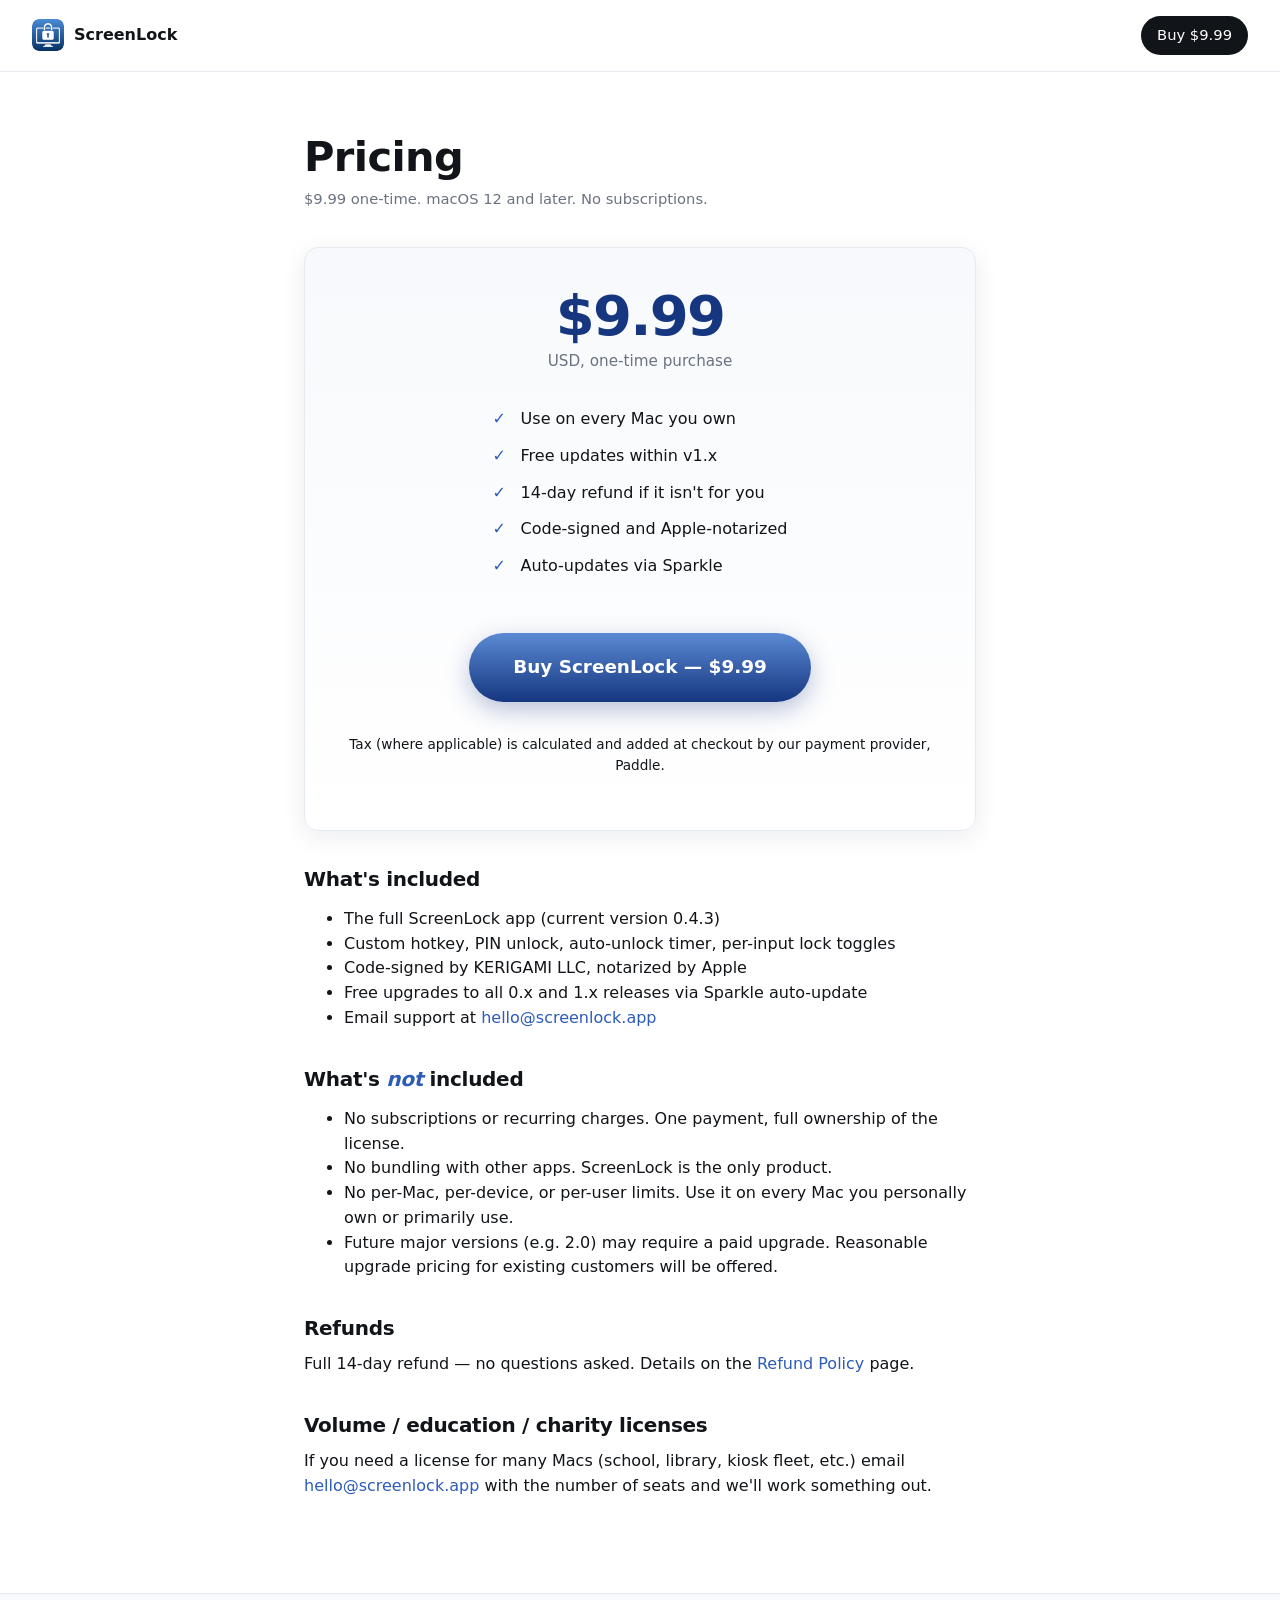
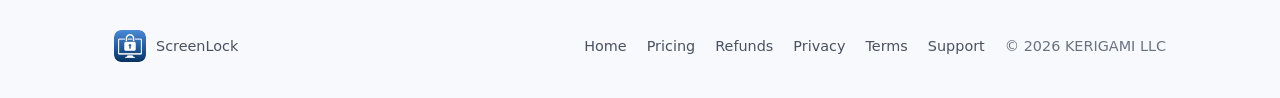
==== pricing.html @ 95038d66 "Release 0.4.3: remove Touch ID unlock Apple's LocalAuthentication framework requires a system prompt" ====
<!DOCTYPE html>
<html lang="en">
<head>
<meta charset="UTF-8">
<meta name="viewport" content="width=device-width, initial-scale=1.0">
<title>Pricing — ScreenLock</title>
<meta name="description" content="ScreenLock pricing: $9.99 one-time purchase. macOS 12 and later. No subscriptions, no per-Mac limits, no hidden fees.">
<meta name="robots" content="index, follow">
<link rel="canonical" href="https://screenlock.app/pricing.html">
<meta property="og:type" content="website">
<meta property="og:url" content="https://screenlock.app/pricing.html">
<meta property="og:title" content="Pricing — ScreenLock ($9.99 one-time)">
<meta property="og:description" content="ScreenLock pricing: $9.99 one-time. No subscriptions, no per-Mac limits, free updates within v1.x. macOS 12+.">
<meta property="og:image" content="https://screenlock.app/assets/icon.png">
<meta property="og:site_name" content="ScreenLock">
<meta name="twitter:card" content="summary_large_image">
<meta name="twitter:title" content="Pricing — ScreenLock ($9.99 one-time)">
<meta name="twitter:description" content="$9.99 one-time. No subscriptions. macOS 12+.">
<meta name="twitter:image" content="https://screenlock.app/assets/icon.png">
<link rel="icon" type="image/png" href="assets/favicon.png">
<link rel="stylesheet" href="style.css">
<script src="https://cdn.paddle.com/paddle/v2/paddle.js"></script>
</head>
<body>

<nav class="topnav">
    <a href="/" class="brand">
        <img src="assets/icon.png" alt="ScreenLock" width="32" height="32">
        <span>ScreenLock</span>
    </a>
    <a href="#buy" class="nav-cta" onclick="openCheckout(); return false;">Buy $9.99</a>
</nav>

<main class="legal">
    <div class="container narrow">
        <h1>Pricing</h1>
        <p class="updated">$9.99 one-time. macOS 12 and later. No subscriptions.</p>

        <div class="price-card" id="buy">
            <div class="price-amount">$9.99</div>
            <div class="price-sub">USD, one-time purchase</div>
            <ul class="price-includes">
                <li>Use on every Mac you own</li>
                <li>Free updates within v1.x</li>
                <li>14-day refund if it isn't for you</li>
                <li>Code-signed and Apple-notarized</li>
                <li>Auto-updates via Sparkle</li>
            </ul>
            <button type="button" class="btn-primary btn-large" onclick="openCheckout()">Buy ScreenLock — $9.99</button>
            <p class="fine-print">Tax (where applicable) is calculated and added at checkout by our payment provider, Paddle.</p>
        </div>

        <h2>What's included</h2>
        <ul>
            <li>The full ScreenLock app (current version 0.4.3)</li>
            <li>Custom hotkey, PIN unlock, auto-unlock timer, per-input lock toggles</li>
            <li>Code-signed by KERIGAMI LLC, notarized by Apple</li>
            <li>Free upgrades to all 0.x and 1.x releases via Sparkle auto-update</li>
            <li>Email support at <a href="mailto:hello@screenlock.app">hello@screenlock.app</a></li>
        </ul>

        <h2>What's <em>not</em> included</h2>
        <ul>
            <li>No subscriptions or recurring charges. One payment, full ownership of the license.</li>
            <li>No bundling with other apps. ScreenLock is the only product.</li>
            <li>No per-Mac, per-device, or per-user limits. Use it on every Mac you personally own or primarily use.</li>
            <li>Future major versions (e.g. 2.0) may require a paid upgrade. Reasonable upgrade pricing for existing customers will be offered.</li>
        </ul>

        <h2>Refunds</h2>
        <p>Full 14-day refund — no questions asked. Details on the <a href="refunds.html">Refund Policy</a> page.</p>

        <h2>Volume / education / charity licenses</h2>
        <p>If you need a license for many Macs (school, library, kiosk fleet, etc.) email <a href="mailto:hello@screenlock.app">hello@screenlock.app</a> with the number of seats and we'll work something out.</p>
    </div>
</main>

<footer>
    <div class="container">
        <div class="footer-left">
            <img src="assets/icon.png" alt="" width="32" height="32">
            <span>ScreenLock</span>
        </div>
        <div class="footer-right">
            <a href="/">Home</a>
            <a href="pricing.html">Pricing</a>
            <a href="refunds.html">Refunds</a>
            <a href="privacy.html">Privacy</a>
            <a href="terms.html">Terms</a>
            <a href="mailto:hello@screenlock.app">Support</a>
            <span class="copyright">© 2026 KERIGAMI LLC</span>
        </div>
    </div>
</footer>

<script src="script.js?v=20260518d"></script>
</body>
</html>
---- style.css ----
:root {
    --blue-deep: #163680;
    --blue-mid: #2d5bb8;
    --blue-bright: #5a8ad3;
    --ink: #111418;
    --ink-mid: #4a5260;
    --ink-soft: #6b7280;
    --paper: #ffffff;
    --paper-tint: #f7f9fc;
    --line: #e5e9f0;
    --radius: 14px;
    --radius-sm: 8px;
    --shadow: 0 6px 24px rgba(15, 30, 65, 0.08);
}

* {
    box-sizing: border-box;
}

html {
    scroll-behavior: smooth;
}

body {
    margin: 0;
    font-family: -apple-system, BlinkMacSystemFont, "SF Pro Text", "Inter", "Segoe UI", system-ui, sans-serif;
    color: var(--ink);
    background: var(--paper);
    line-height: 1.55;
    -webkit-font-smoothing: antialiased;
    -moz-osx-font-smoothing: grayscale;
}

a { color: var(--blue-mid); text-decoration: none; }
a:hover { text-decoration: underline; }

h1, h2, h3 {
    line-height: 1.2;
    letter-spacing: -0.015em;
    margin: 0 0 0.6em;
}

h1 { font-size: clamp(2.2rem, 5vw, 3.4rem); font-weight: 700; }
h2 { font-size: clamp(1.6rem, 3.5vw, 2.2rem); font-weight: 700; }
h3 { font-size: 1.15rem; font-weight: 600; }

p { margin: 0 0 1em; color: var(--ink-mid); }

em { font-style: italic; color: var(--blue-mid); }

.container {
    max-width: 1100px;
    margin: 0 auto;
    padding: 0 24px;
}

.container.narrow {
    max-width: 720px;
}

/* === Top nav === */
.topnav {
    position: sticky;
    top: 0;
    z-index: 10;
    display: flex;
    justify-content: space-between;
    align-items: center;
    padding: 16px 32px;
    background: rgba(255, 255, 255, 0.85);
    backdrop-filter: saturate(180%) blur(20px);
    -webkit-backdrop-filter: saturate(180%) blur(20px);
    border-bottom: 1px solid var(--line);
}

.brand {
    display: flex;
    align-items: center;
    gap: 10px;
    color: var(--ink);
    font-weight: 600;
    text-decoration: none;
}

.brand img { border-radius: 7px; }

.nav-cta {
    background: var(--ink);
    color: #fff !important;
    padding: 8px 16px;
    border-radius: 999px;
    font-size: 0.92rem;
    font-weight: 500;
    text-decoration: none !important;
    transition: transform 0.15s ease, background 0.15s ease;
}
.nav-cta:hover {
    background: var(--blue-deep);
    transform: translateY(-1px);
}

/* === Hero === */
.hero {
    padding: 80px 24px 100px;
    background: linear-gradient(180deg, #f7f9fc 0%, #ffffff 100%);
    text-align: center;
}

.hero-inner {
    max-width: 800px;
    margin: 0 auto;
}

.hero-icon {
    width: 180px;
    height: 180px;
    border-radius: 40px;
    margin-bottom: 32px;
    box-shadow: 0 20px 50px rgba(22, 54, 128, 0.25);
}

.lede {
    font-size: 1.2rem;
    color: var(--ink-mid);
    max-width: 640px;
    margin: 0 auto 36px;
}

.cta-row {
    display: flex;
    flex-direction: column;
    align-items: center;
    gap: 14px;
}

.btn-primary {
    appearance: none;
    border: none;
    cursor: pointer;
    background: linear-gradient(180deg, var(--blue-bright) 0%, var(--blue-deep) 100%);
    color: #fff;
    font: inherit;
    font-weight: 600;
    font-size: 1.05rem;
    padding: 16px 32px;
    border-radius: 999px;
    box-shadow: 0 8px 24px rgba(22, 54, 128, 0.3);
    transition: transform 0.15s ease, box-shadow 0.15s ease;
}
.btn-primary:hover {
    transform: translateY(-2px);
    box-shadow: 0 12px 32px rgba(22, 54, 128, 0.4);
}
.btn-primary:active {
    transform: translateY(0);
}

.btn-large {
    padding: 20px 44px;
    font-size: 1.15rem;
    margin: 20px 0;
}

.cta-meta {
    font-size: 0.92rem;
    color: var(--ink-soft);
}

/* === Sections === */
section {
    padding: 80px 0;
}

section h2 {
    text-align: center;
    margin-bottom: 56px;
}

/* === Screenshots section === */
.screens {
    background: linear-gradient(180deg, #ffffff 0%, var(--paper-tint) 100%);
}

.screens-grid {
    display: grid;
    grid-template-columns: 1.4fr 1fr;
    gap: 48px;
    align-items: center;
    max-width: 980px;
    margin: 0 auto 32px;
}

.screens-item {
    margin: 0;
}

.screens-item img {
    width: 100%;
    height: auto;
    border-radius: 12px;
    box-shadow: 0 24px 60px rgba(15, 30, 65, 0.18);
    background: var(--paper);
}

.screens-item figcaption {
    margin-top: 16px;
    text-align: center;
    color: var(--ink-mid);
    font-size: 0.95rem;
}

.menubar-callout {
    display: flex;
    align-items: center;
    justify-content: center;
    flex-wrap: wrap;
    gap: 14px;
    margin-top: 16px;
    padding: 18px 24px;
    border-radius: 12px;
    background: var(--paper);
    border: 1px solid var(--line);
    max-width: 720px;
    margin-left: auto;
    margin-right: auto;
    font-size: 0.95rem;
    color: var(--ink-mid);
}

.callout-label {
    color: var(--ink-soft);
    font-size: 0.9rem;
}

.callout-icon {
    display: inline-flex;
    align-items: center;
    gap: 6px;
    font-weight: 500;
    color: var(--ink);
}

.callout-icon img {
    vertical-align: middle;
}

.callout-arrow {
    color: var(--ink-soft);
}

@media (max-width: 720px) {
    .screens-grid {
        grid-template-columns: 1fr;
        gap: 32px;
    }
}

/* === Use cases === */
.use-cases {
    background: var(--paper-tint);
}

.grid-4 {
    display: grid;
    grid-template-columns: repeat(auto-fit, minmax(220px, 1fr));
    gap: 24px;
}

.use-card {
    background: var(--paper);
    border-radius: var(--radius);
    padding: 28px 24px;
    box-shadow: var(--shadow);
    text-align: center;
}

.use-emoji {
    font-size: 2.5rem;
    margin-bottom: 12px;
}

.use-card h3 {
    margin-bottom: 8px;
}

.use-card p {
    font-size: 0.95rem;
    margin: 0;
}

/* === Features === */
.grid-3 {
    display: grid;
    grid-template-columns: repeat(auto-fit, minmax(280px, 1fr));
    gap: 28px;
}

.feature {
    padding: 24px;
    border: 1px solid var(--line);
    border-radius: var(--radius);
}

.feature h3 {
    color: var(--blue-deep);
    margin-bottom: 10px;
}

.feature p {
    font-size: 0.97rem;
    margin: 0;
}

/* === How it works === */
.how {
    background: linear-gradient(180deg, #ffffff 0%, #f7f9fc 100%);
}

.steps {
    list-style: none;
    counter-reset: none;
    padding: 0;
    margin: 0;
    max-width: 760px;
    margin: 0 auto;
    display: flex;
    flex-direction: column;
    gap: 28px;
}

.steps li {
    display: grid;
    grid-template-columns: 64px 1fr;
    column-gap: 24px;
    row-gap: 6px;
    align-items: start;
}

.step-num {
    width: 56px;
    height: 56px;
    border-radius: 50%;
    background: linear-gradient(135deg, var(--blue-bright), var(--blue-deep));
    color: #fff;
    display: flex;
    align-items: center;
    justify-content: center;
    font-size: 1.4rem;
    font-weight: 700;
    flex-shrink: 0;
    grid-row: 1 / span 2;
}

.steps h3 {
    margin: 6px 0 0;
    grid-column: 2;
}

.steps p {
    margin: 0;
    grid-column: 2;
}

/* === Buy section === */
.buy {
    background: linear-gradient(180deg, var(--blue-deep) 0%, #0a2455 100%);
    color: #fff;
    text-align: center;
}

.buy h2 {
    color: #fff;
}

.buy .lede {
    color: rgba(255, 255, 255, 0.85);
}

.buy .btn-primary {
    background: #fff;
    color: var(--blue-deep);
    box-shadow: 0 12px 32px rgba(0, 0, 0, 0.25);
}

.buy .btn-primary:hover {
    background: #f7f9fc;
}

.fine-print {
    font-size: 0.85rem;
    color: rgba(255, 255, 255, 0.7);
    margin-top: 12px;
}

/* === FAQ === */
.faq h2 {
    margin-bottom: 36px;
}

details {
    background: var(--paper);
    border: 1px solid var(--line);
    border-radius: var(--radius-sm);
    margin-bottom: 12px;
    overflow: hidden;
}

details summary {
    cursor: pointer;
    padding: 18px 24px;
    font-weight: 600;
    list-style: none;
    position: relative;
}

details summary::after {
    content: "+";
    position: absolute;
    right: 24px;
    top: 50%;
    transform: translateY(-50%);
    color: var(--ink-soft);
    font-size: 1.4rem;
    font-weight: 400;
}

details[open] summary::after {
    content: "−";
}

details summary::-webkit-details-marker {
    display: none;
}

details p {
    padding: 0 24px 20px;
    margin: 0;
    color: var(--ink-mid);
}

/* === Pricing card === */
.price-card {
    background: linear-gradient(180deg, var(--paper-tint) 0%, var(--paper) 100%);
    border: 1px solid var(--line);
    border-radius: var(--radius);
    padding: 40px 32px;
    text-align: center;
    margin: 32px 0;
    box-shadow: var(--shadow);
}

.price-amount {
    font-size: 3.5rem;
    font-weight: 700;
    color: var(--blue-deep);
    line-height: 1;
    letter-spacing: -0.03em;
}

.price-sub {
    color: var(--ink-soft);
    font-size: 0.95rem;
    margin-top: 6px;
    margin-bottom: 28px;
}

.price-includes {
    list-style: none;
    padding: 0;
    margin: 0 0 28px;
    text-align: left;
    display: inline-block;
}

.price-includes li {
    padding: 6px 0 6px 28px;
    position: relative;
    color: var(--ink);
}

.price-includes li::before {
    content: "\2713";
    position: absolute;
    left: 0;
    color: var(--blue-mid);
    font-weight: 700;
}

/* === Legal pages (privacy / terms / refunds / pricing) === */
.legal {
    padding: 60px 0 80px;
}

.legal h1 {
    font-size: clamp(1.8rem, 4vw, 2.6rem);
    margin-bottom: 6px;
}

.legal .updated {
    color: var(--ink-soft);
    font-size: 0.92rem;
    margin-bottom: 36px;
}

.legal h2 {
    font-size: 1.25rem;
    text-align: left;
    margin: 36px 0 12px;
}

.legal p {
    margin-bottom: 14px;
    color: var(--ink);
}

/* === Footer === */
footer {
    padding: 36px 0;
    border-top: 1px solid var(--line);
    background: var(--paper-tint);
    font-size: 0.9rem;
}

footer .container {
    display: flex;
    justify-content: space-between;
    align-items: center;
    flex-wrap: wrap;
    gap: 16px;
}

.footer-left {
    display: flex;
    align-items: center;
    gap: 10px;
    color: var(--ink-mid);
}

.footer-left img { border-radius: 7px; }

.footer-right {
    display: flex;
    align-items: center;
    gap: 20px;
    flex-wrap: wrap;
}

.footer-right a {
    color: var(--ink-mid);
}

.copyright {
    color: var(--ink-soft);
}

/* === Responsive === */
@media (max-width: 600px) {
    section {
        padding: 60px 0;
    }
    .hero {
        padding: 56px 20px 72px;
    }
    .hero-icon {
        width: 140px;
        height: 140px;
        border-radius: 32px;
    }
    .steps li {
        grid-template-columns: 48px 1fr;
        gap: 16px;
    }
    .step-num {
        width: 44px;
        height: 44px;
        font-size: 1.15rem;
    }
}
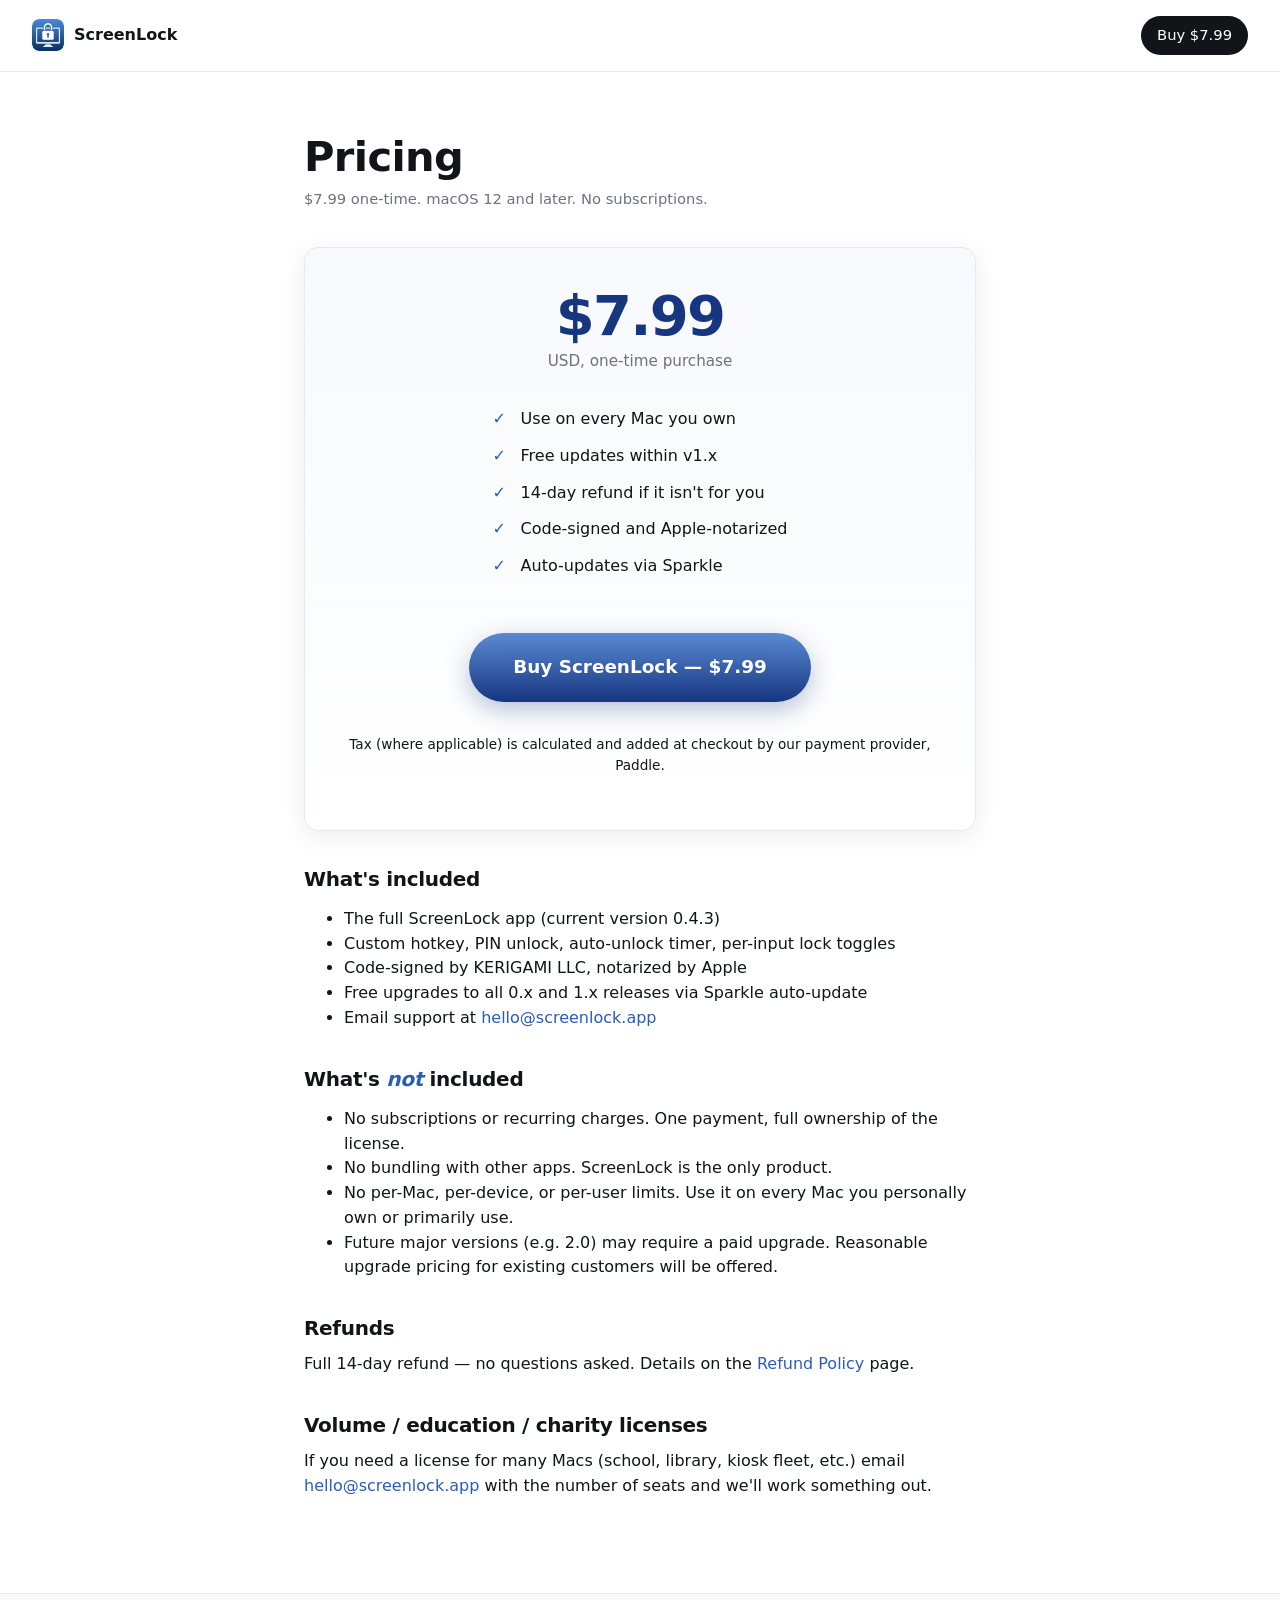
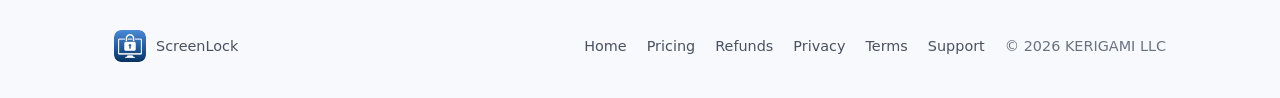
==== commit 61402dd2: "Price drop: $9.99 -> $7.99 Updates every visible price reference: - index.html: hero CTA, buy sectio" ====
--- a/pricing.html
+++ b/pricing.html
@@ -4,18 +4,18 @@
 <meta charset="UTF-8">
 <meta name="viewport" content="width=device-width, initial-scale=1.0">
 <title>Pricing — ScreenLock</title>
-<meta name="description" content="ScreenLock pricing: $9.99 one-time purchase. macOS 12 and later. No subscriptions, no per-Mac limits, no hidden fees.">
+<meta name="description" content="ScreenLock pricing: $7.99 one-time purchase. macOS 12 and later. No subscriptions, no per-Mac limits, no hidden fees.">
 <meta name="robots" content="index, follow">
 <link rel="canonical" href="https://screenlock.app/pricing.html">
 <meta property="og:type" content="website">
 <meta property="og:url" content="https://screenlock.app/pricing.html">
-<meta property="og:title" content="Pricing — ScreenLock ($9.99 one-time)">
-<meta property="og:description" content="ScreenLock pricing: $9.99 one-time. No subscriptions, no per-Mac limits, free updates within v1.x. macOS 12+.">
+<meta property="og:title" content="Pricing — ScreenLock ($7.99 one-time)">
+<meta property="og:description" content="ScreenLock pricing: $7.99 one-time. No subscriptions, no per-Mac limits, free updates within v1.x. macOS 12+.">
 <meta property="og:image" content="https://screenlock.app/assets/icon.png">
 <meta property="og:site_name" content="ScreenLock">
 <meta name="twitter:card" content="summary_large_image">
-<meta name="twitter:title" content="Pricing — ScreenLock ($9.99 one-time)">
-<meta name="twitter:description" content="$9.99 one-time. No subscriptions. macOS 12+.">
+<meta name="twitter:title" content="Pricing — ScreenLock ($7.99 one-time)">
+<meta name="twitter:description" content="$7.99 one-time. No subscriptions. macOS 12+.">
 <meta name="twitter:image" content="https://screenlock.app/assets/icon.png">
 <link rel="icon" type="image/png" href="assets/favicon.png">
 <link rel="stylesheet" href="style.css">
@@ -28,16 +28,16 @@
         <img src="assets/icon.png" alt="ScreenLock" width="32" height="32">
         <span>ScreenLock</span>
     </a>
-    <a href="#buy" class="nav-cta" onclick="openCheckout(); return false;">Buy $9.99</a>
+    <a href="#buy" class="nav-cta" onclick="openCheckout(); return false;">Buy $7.99</a>
 </nav>
 
 <main class="legal">
     <div class="container narrow">
         <h1>Pricing</h1>
-        <p class="updated">$9.99 one-time. macOS 12 and later. No subscriptions.</p>
+        <p class="updated">$7.99 one-time. macOS 12 and later. No subscriptions.</p>
 
         <div class="price-card" id="buy">
-            <div class="price-amount">$9.99</div>
+            <div class="price-amount">$7.99</div>
             <div class="price-sub">USD, one-time purchase</div>
             <ul class="price-includes">
                 <li>Use on every Mac you own</li>
@@ -46,7 +46,7 @@
                 <li>Code-signed and Apple-notarized</li>
                 <li>Auto-updates via Sparkle</li>
             </ul>
-            <button type="button" class="btn-primary btn-large" onclick="openCheckout()">Buy ScreenLock — $9.99</button>
+            <button type="button" class="btn-primary btn-large" onclick="openCheckout()">Buy ScreenLock — $7.99</button>
             <p class="fine-print">Tax (where applicable) is calculated and added at checkout by our payment provider, Paddle.</p>
         </div>
 
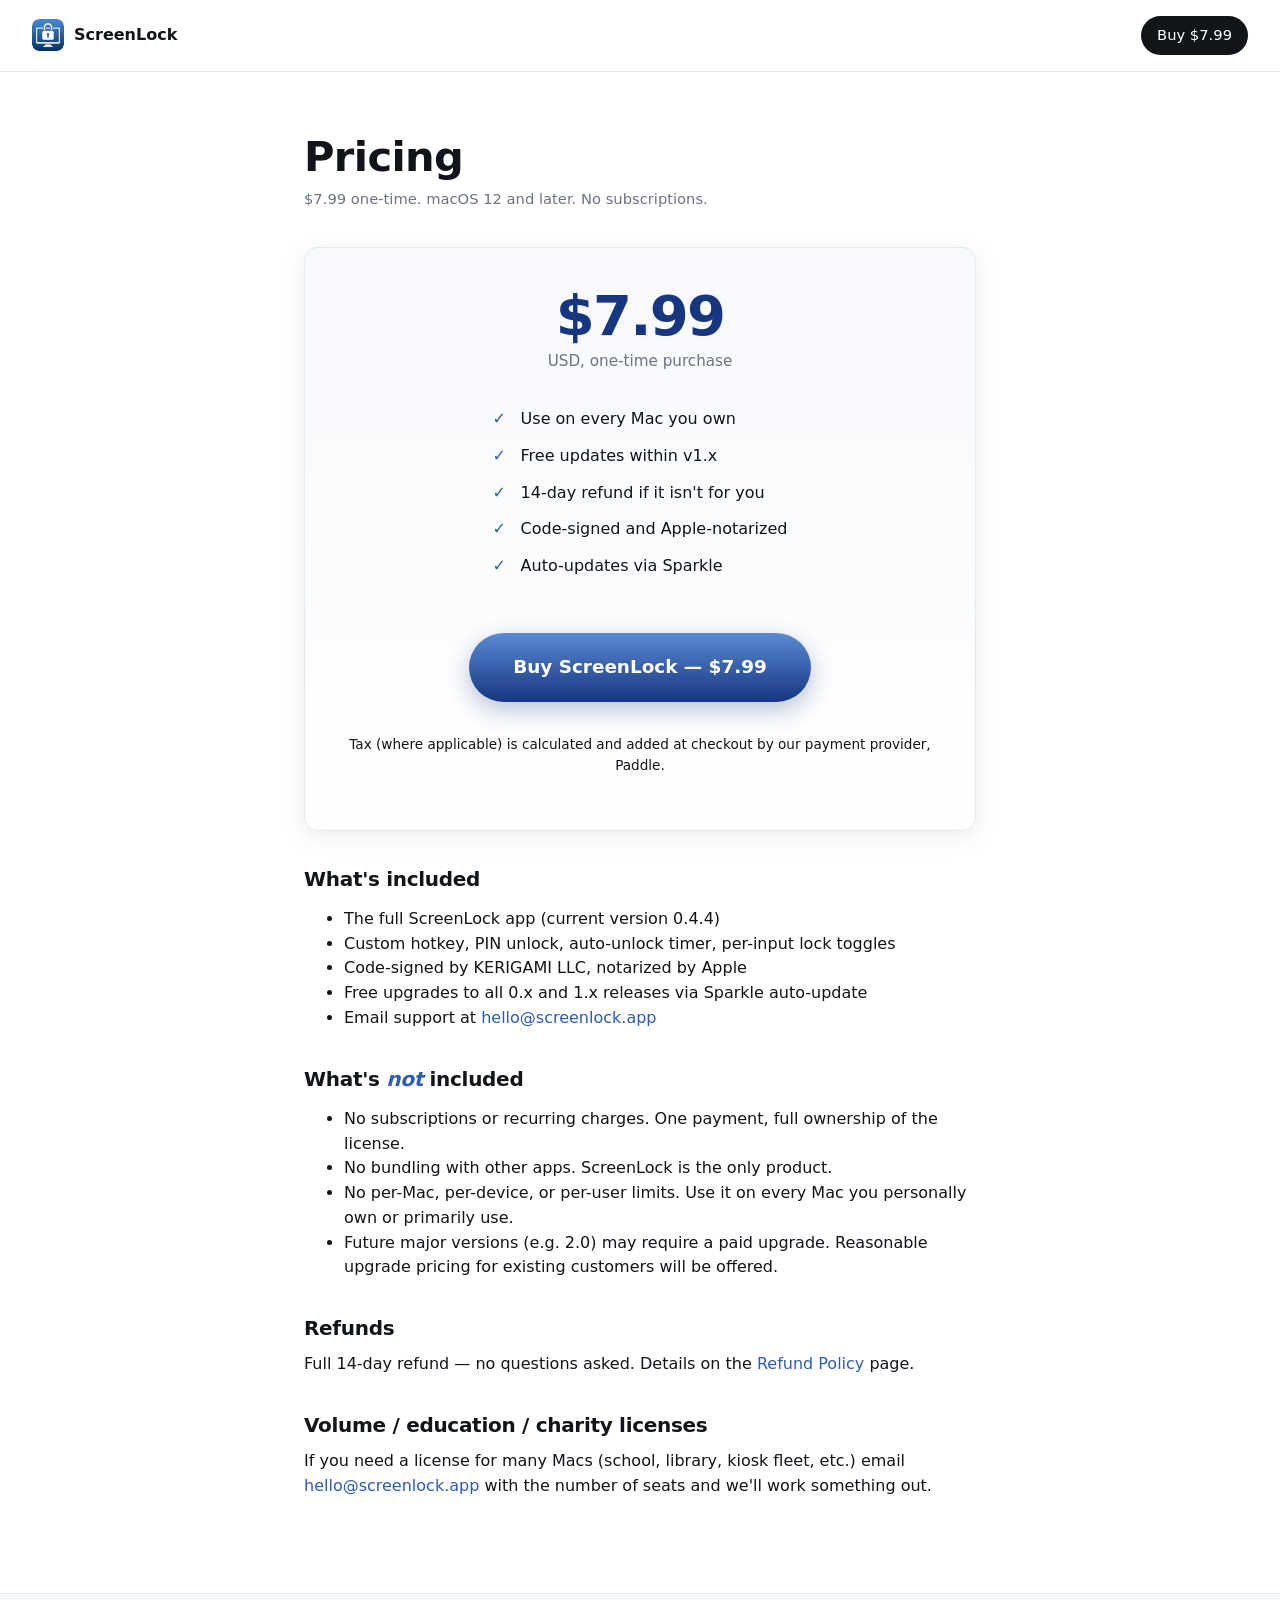
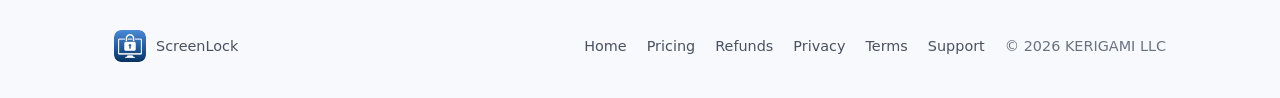
==== commit 1570cce6: "Release 0.4.4: cursor hide that actually works regardless of focus CGDisplayHideCursor turned out to" ====
--- a/pricing.html
+++ b/pricing.html
@@ -52,7 +52,7 @@
 
         <h2>What's included</h2>
         <ul>
-            <li>The full ScreenLock app (current version 0.4.3)</li>
+            <li>The full ScreenLock app (current version 0.4.4)</li>
             <li>Custom hotkey, PIN unlock, auto-unlock timer, per-input lock toggles</li>
             <li>Code-signed by KERIGAMI LLC, notarized by Apple</li>
             <li>Free upgrades to all 0.x and 1.x releases via Sparkle auto-update</li>
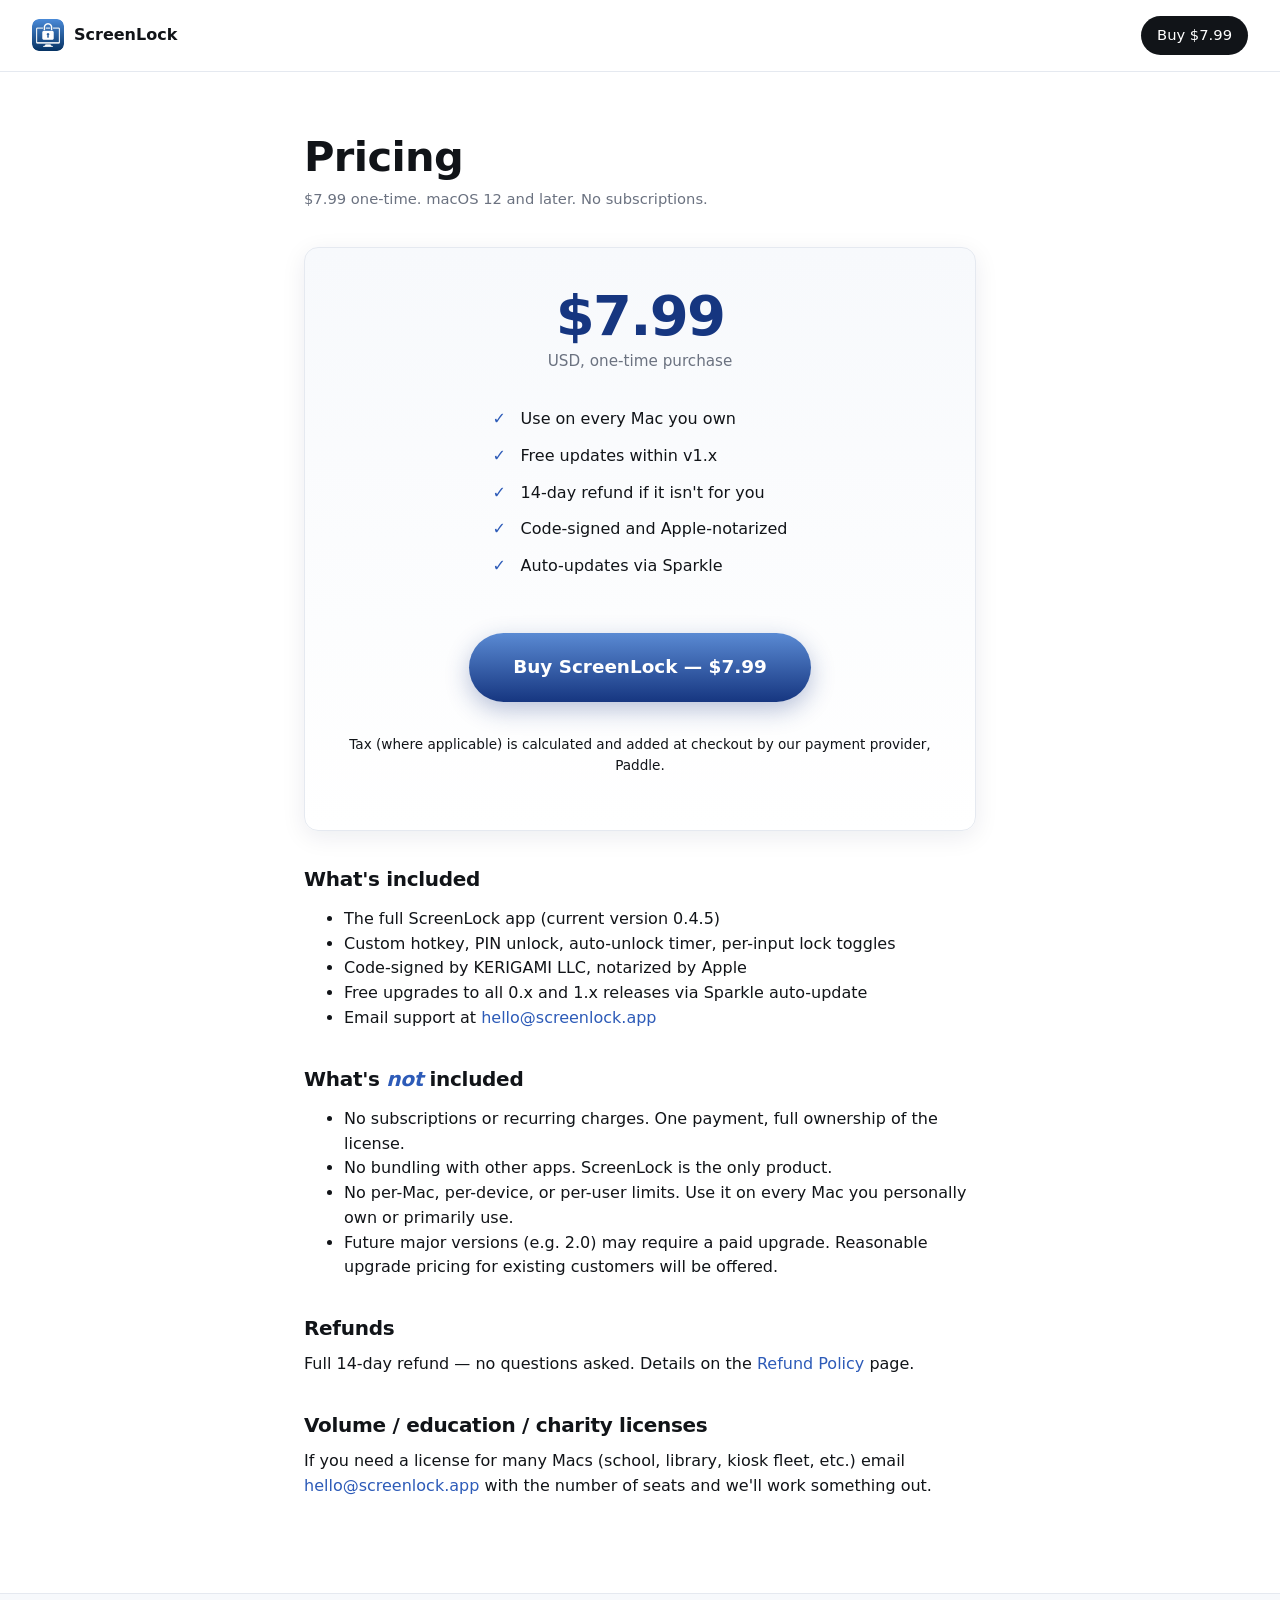
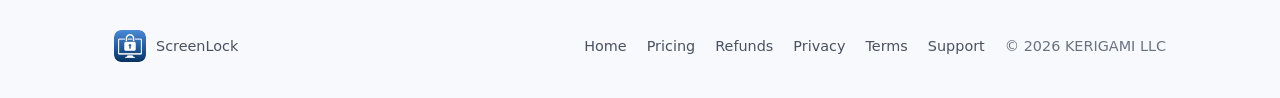
==== commit 34ff1b22: "Release 0.4.5: re-warp timer keeps cursor reliably off-screen Some system actions (notifications, fo" ====
--- a/pricing.html
+++ b/pricing.html
@@ -52,7 +52,7 @@
 
         <h2>What's included</h2>
         <ul>
-            <li>The full ScreenLock app (current version 0.4.4)</li>
+            <li>The full ScreenLock app (current version 0.4.5)</li>
             <li>Custom hotkey, PIN unlock, auto-unlock timer, per-input lock toggles</li>
             <li>Code-signed by KERIGAMI LLC, notarized by Apple</li>
             <li>Free upgrades to all 0.x and 1.x releases via Sparkle auto-update</li>
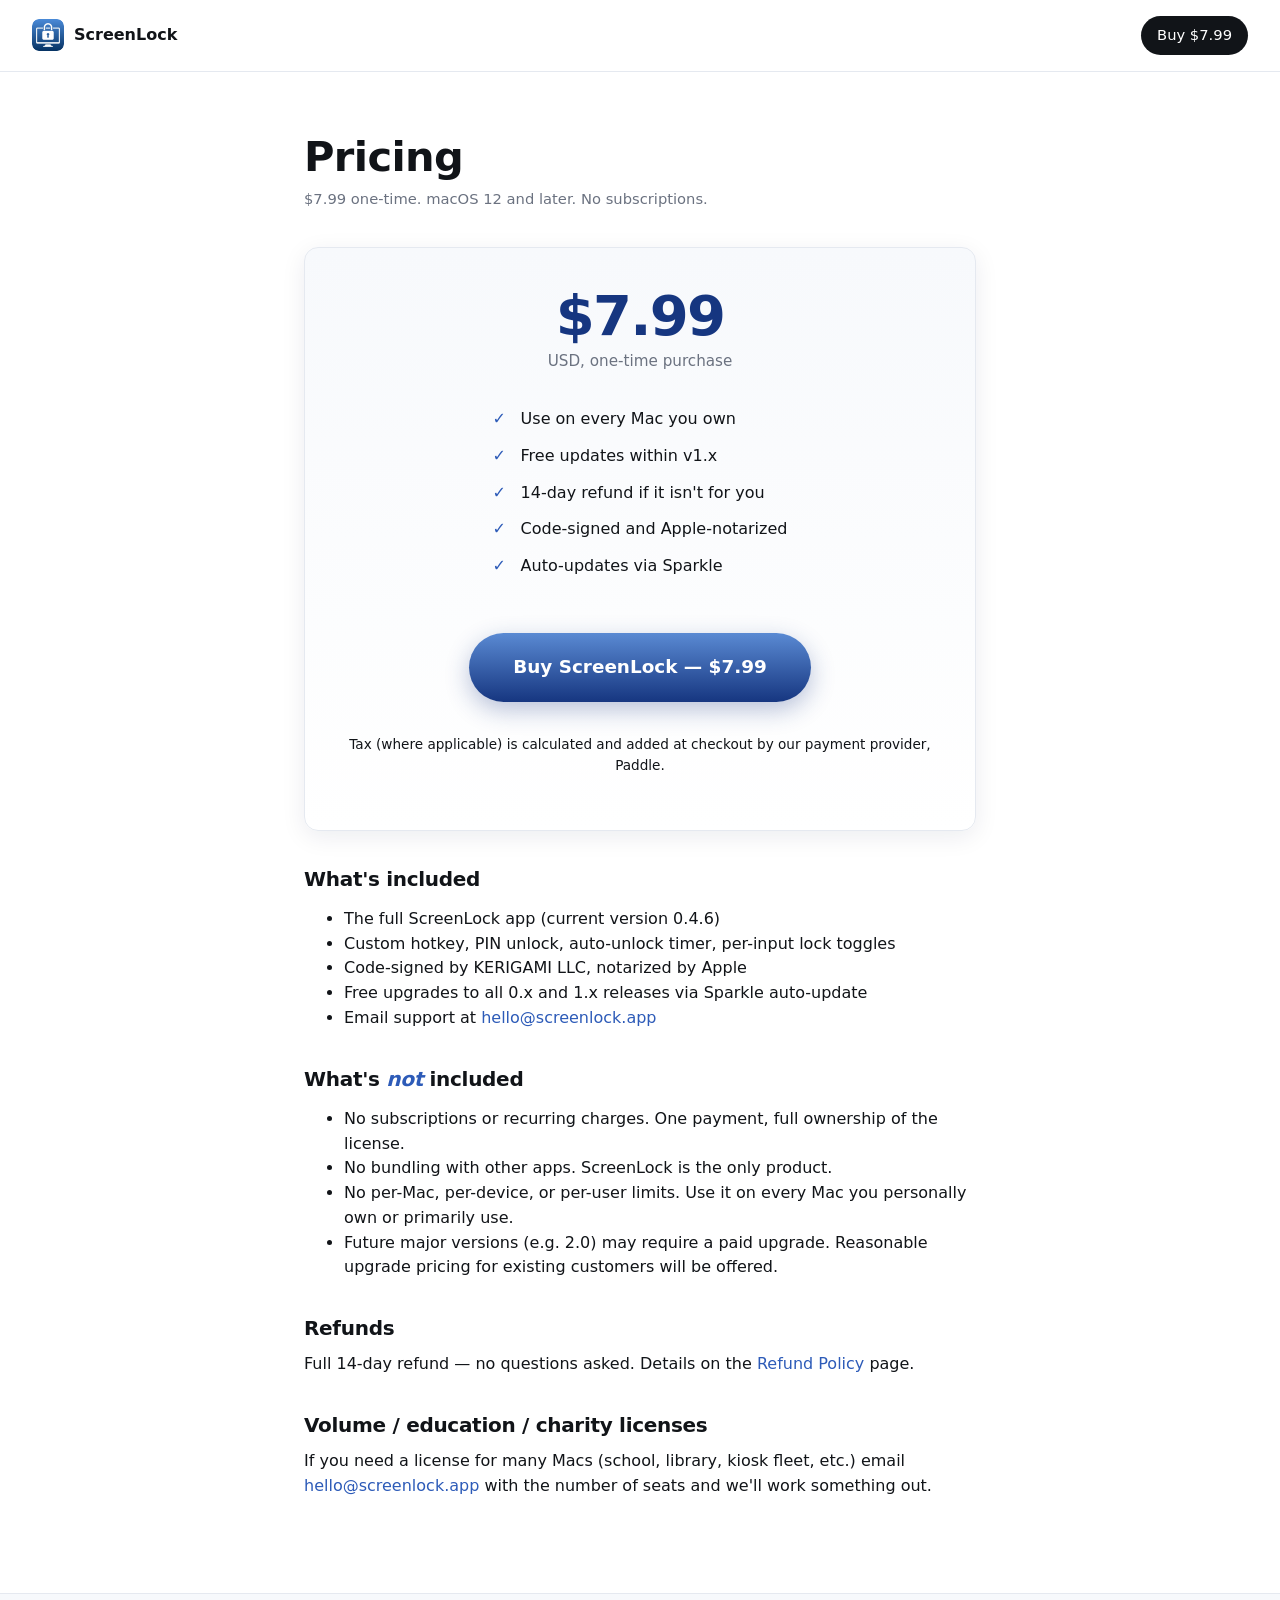
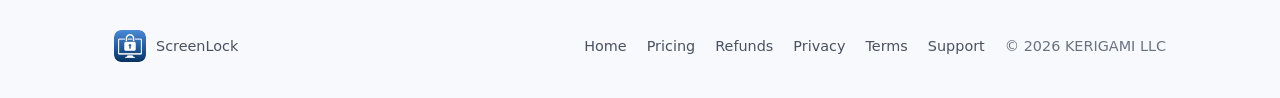
==== commit 85accf47: "Release 0.4.6: fix cursor jumping to top-left on lock Newer macOS versions clamp CGWarpMouseCursorPo" ====
--- a/pricing.html
+++ b/pricing.html
@@ -52,7 +52,7 @@
 
         <h2>What's included</h2>
         <ul>
-            <li>The full ScreenLock app (current version 0.4.5)</li>
+            <li>The full ScreenLock app (current version 0.4.6)</li>
             <li>Custom hotkey, PIN unlock, auto-unlock timer, per-input lock toggles</li>
             <li>Code-signed by KERIGAMI LLC, notarized by Apple</li>
             <li>Free upgrades to all 0.x and 1.x releases via Sparkle auto-update</li>
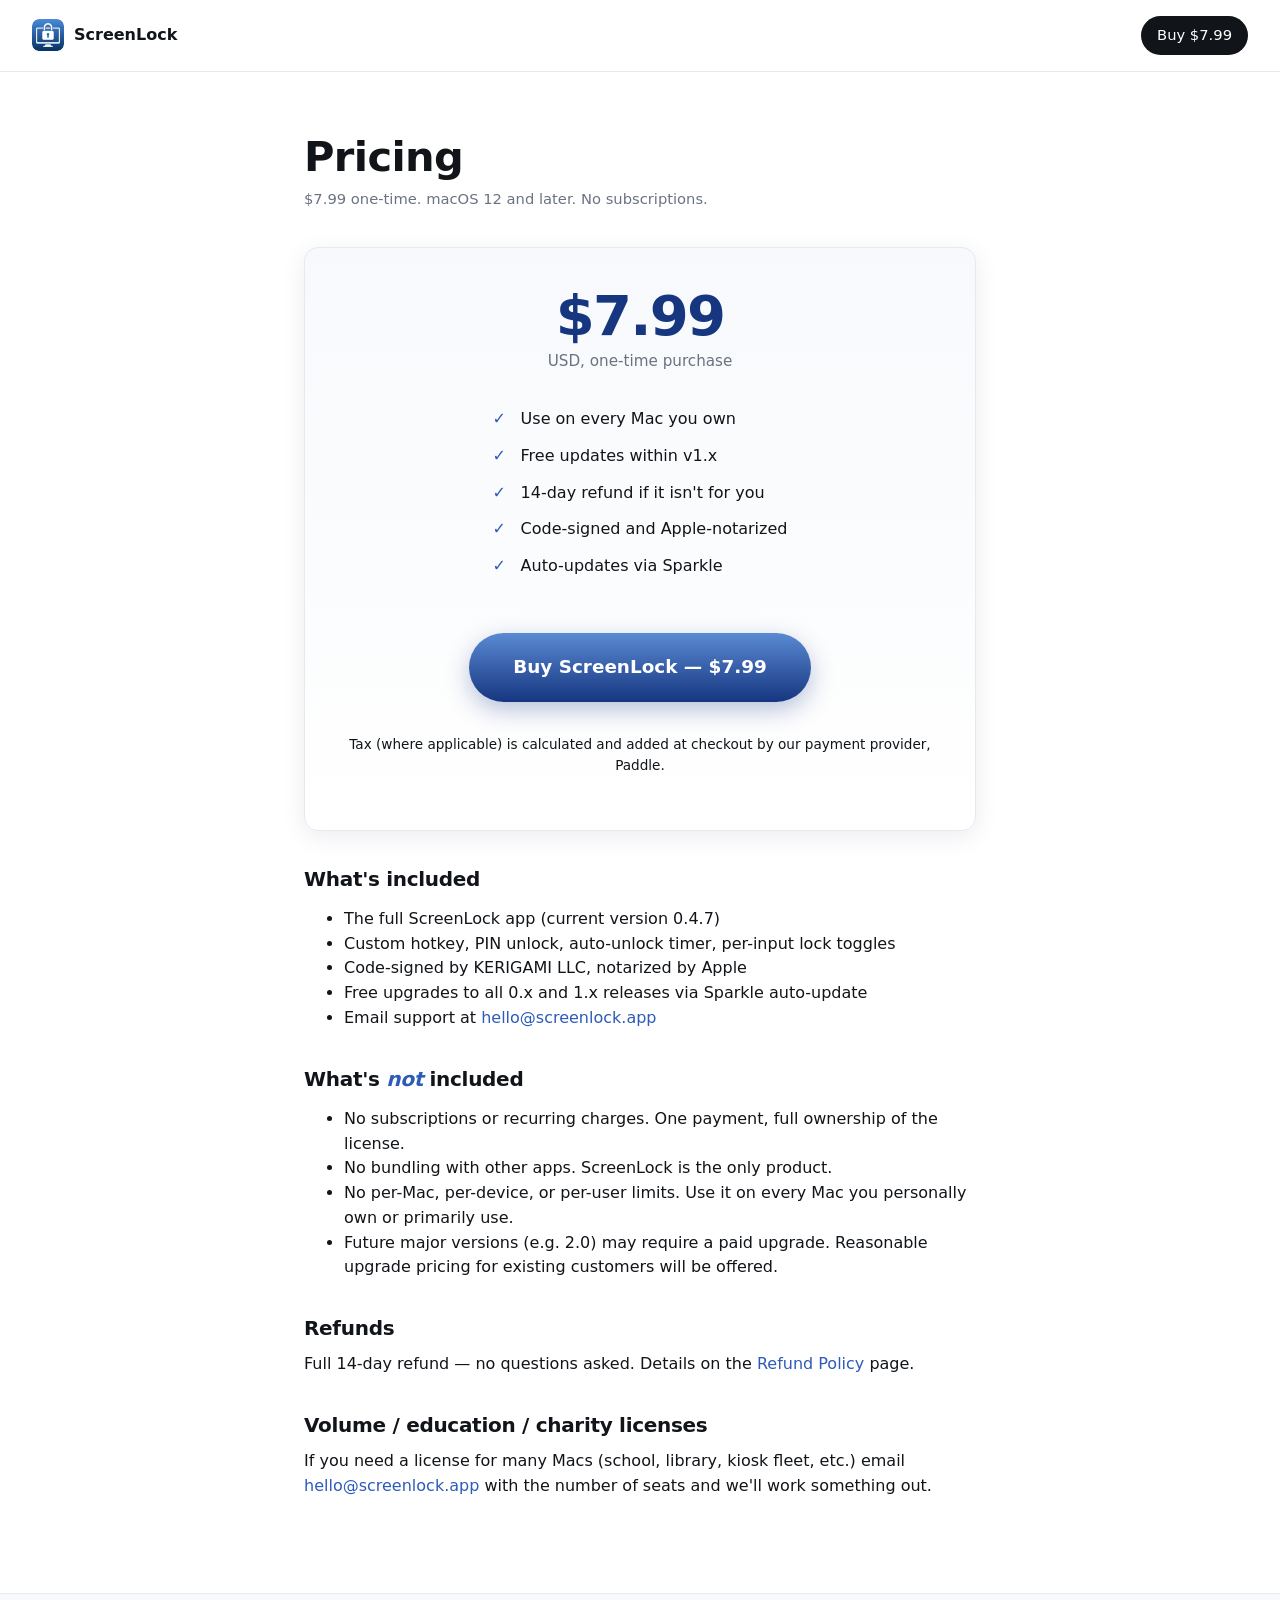
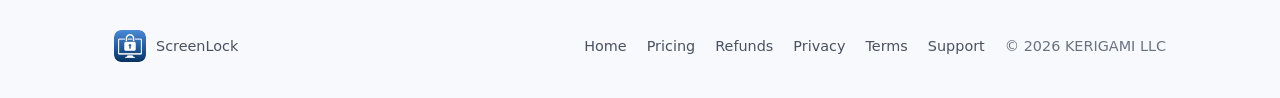
==== commit 4d902b73: "Release 0.4.7: cursor hidden via transparent overlay window Drop CGDisplayHideCursor + off-screen-wa" ====
--- a/pricing.html
+++ b/pricing.html
@@ -52,7 +52,7 @@
 
         <h2>What's included</h2>
         <ul>
-            <li>The full ScreenLock app (current version 0.4.6)</li>
+            <li>The full ScreenLock app (current version 0.4.7)</li>
             <li>Custom hotkey, PIN unlock, auto-unlock timer, per-input lock toggles</li>
             <li>Code-signed by KERIGAMI LLC, notarized by Apple</li>
             <li>Free upgrades to all 0.x and 1.x releases via Sparkle auto-update</li>
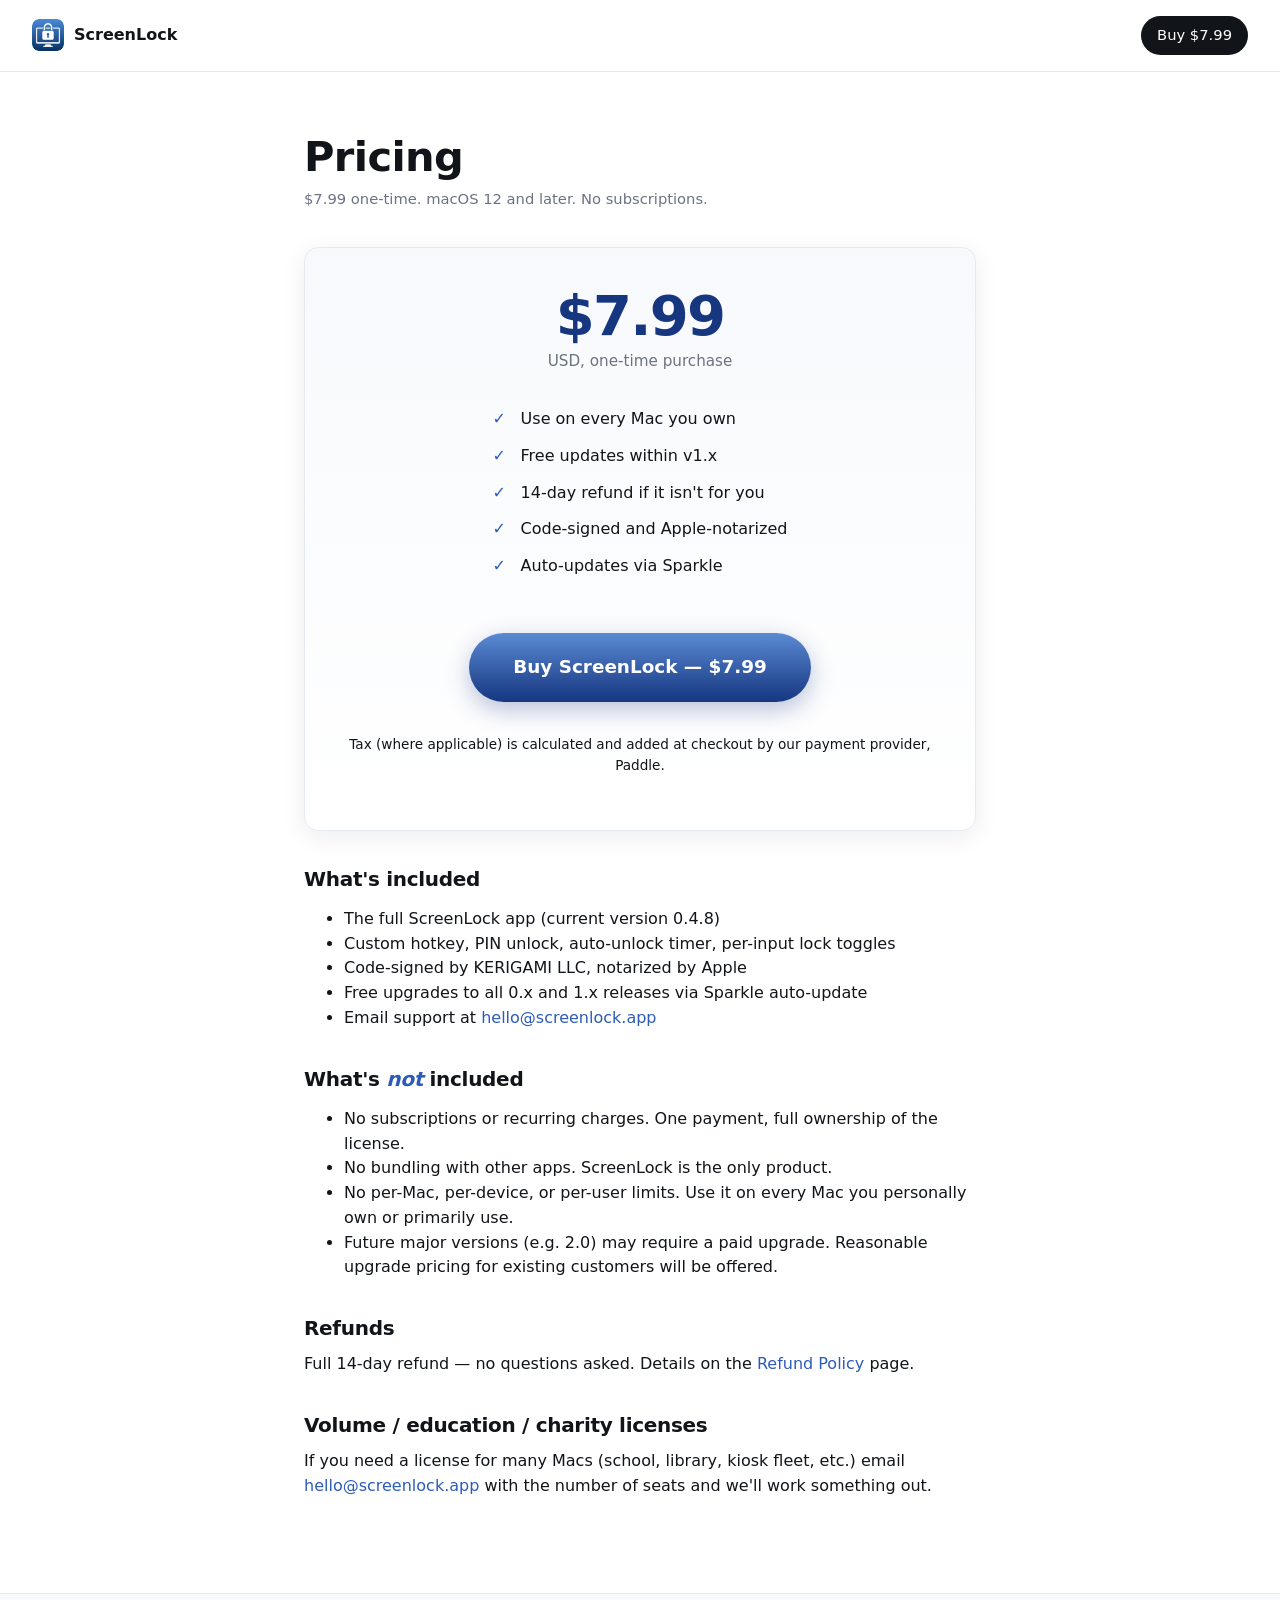
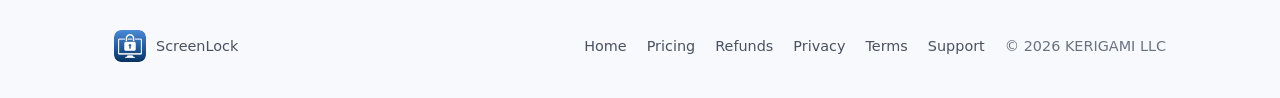
==== commit c6c57c51: "Release 0.4.8: cursor rect via NSTrackingArea for non-key window 0.4.7 added a transparent overlay w" ====
--- a/pricing.html
+++ b/pricing.html
@@ -52,7 +52,7 @@
 
         <h2>What's included</h2>
         <ul>
-            <li>The full ScreenLock app (current version 0.4.7)</li>
+            <li>The full ScreenLock app (current version 0.4.8)</li>
             <li>Custom hotkey, PIN unlock, auto-unlock timer, per-input lock toggles</li>
             <li>Code-signed by KERIGAMI LLC, notarized by Apple</li>
             <li>Free upgrades to all 0.x and 1.x releases via Sparkle auto-update</li>
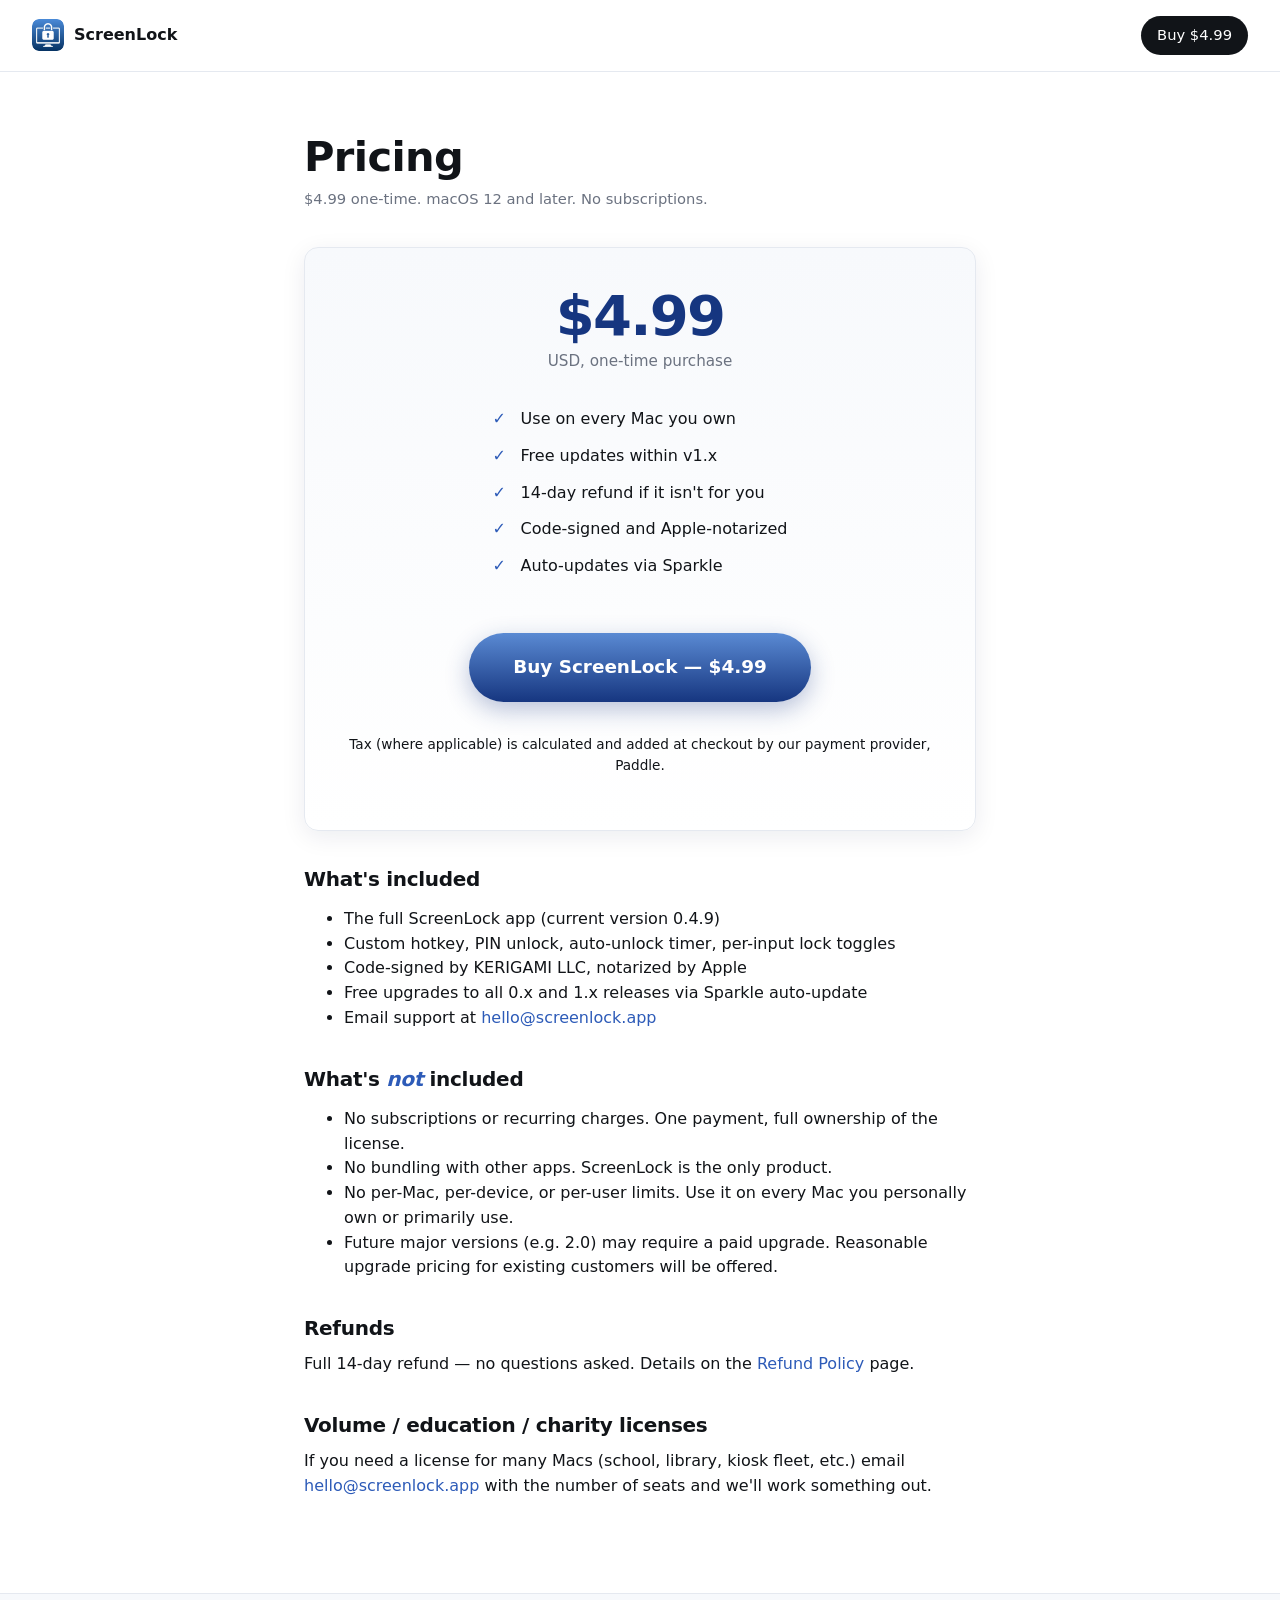
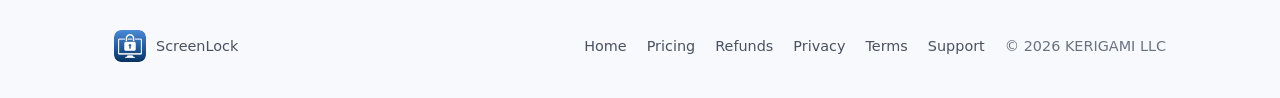
==== commit 0cc0b2ba: "Release 0.4.9 + drop price to $4.99 App: hide the cursor reliably while locked via the private CoreG" ====
--- a/pricing.html
+++ b/pricing.html
@@ -4,18 +4,18 @@
 <meta charset="UTF-8">
 <meta name="viewport" content="width=device-width, initial-scale=1.0">
 <title>Pricing — ScreenLock</title>
-<meta name="description" content="ScreenLock pricing: $7.99 one-time purchase. macOS 12 and later. No subscriptions, no per-Mac limits, no hidden fees.">
+<meta name="description" content="ScreenLock pricing: $4.99 one-time purchase. macOS 12 and later. No subscriptions, no per-Mac limits, no hidden fees.">
 <meta name="robots" content="index, follow">
 <link rel="canonical" href="https://screenlock.app/pricing.html">
 <meta property="og:type" content="website">
 <meta property="og:url" content="https://screenlock.app/pricing.html">
-<meta property="og:title" content="Pricing — ScreenLock ($7.99 one-time)">
-<meta property="og:description" content="ScreenLock pricing: $7.99 one-time. No subscriptions, no per-Mac limits, free updates within v1.x. macOS 12+.">
+<meta property="og:title" content="Pricing — ScreenLock ($4.99 one-time)">
+<meta property="og:description" content="ScreenLock pricing: $4.99 one-time. No subscriptions, no per-Mac limits, free updates within v1.x. macOS 12+.">
 <meta property="og:image" content="https://screenlock.app/assets/icon.png">
 <meta property="og:site_name" content="ScreenLock">
 <meta name="twitter:card" content="summary_large_image">
-<meta name="twitter:title" content="Pricing — ScreenLock ($7.99 one-time)">
-<meta name="twitter:description" content="$7.99 one-time. No subscriptions. macOS 12+.">
+<meta name="twitter:title" content="Pricing — ScreenLock ($4.99 one-time)">
+<meta name="twitter:description" content="$4.99 one-time. No subscriptions. macOS 12+.">
 <meta name="twitter:image" content="https://screenlock.app/assets/icon.png">
 <link rel="icon" type="image/png" href="assets/favicon.png">
 <link rel="stylesheet" href="style.css">
@@ -28,16 +28,16 @@
         <img src="assets/icon.png" alt="ScreenLock" width="32" height="32">
         <span>ScreenLock</span>
     </a>
-    <a href="#buy" class="nav-cta" onclick="openCheckout(); return false;">Buy $7.99</a>
+    <a href="#buy" class="nav-cta" onclick="openCheckout(); return false;">Buy $4.99</a>
 </nav>
 
 <main class="legal">
     <div class="container narrow">
         <h1>Pricing</h1>
-        <p class="updated">$7.99 one-time. macOS 12 and later. No subscriptions.</p>
+        <p class="updated">$4.99 one-time. macOS 12 and later. No subscriptions.</p>
 
         <div class="price-card" id="buy">
-            <div class="price-amount">$7.99</div>
+            <div class="price-amount">$4.99</div>
             <div class="price-sub">USD, one-time purchase</div>
             <ul class="price-includes">
                 <li>Use on every Mac you own</li>
@@ -46,13 +46,13 @@
                 <li>Code-signed and Apple-notarized</li>
                 <li>Auto-updates via Sparkle</li>
             </ul>
-            <button type="button" class="btn-primary btn-large" onclick="openCheckout()">Buy ScreenLock — $7.99</button>
+            <button type="button" class="btn-primary btn-large" onclick="openCheckout()">Buy ScreenLock — $4.99</button>
             <p class="fine-print">Tax (where applicable) is calculated and added at checkout by our payment provider, Paddle.</p>
         </div>
 
         <h2>What's included</h2>
         <ul>
-            <li>The full ScreenLock app (current version 0.4.8)</li>
+            <li>The full ScreenLock app (current version 0.4.9)</li>
             <li>Custom hotkey, PIN unlock, auto-unlock timer, per-input lock toggles</li>
             <li>Code-signed by KERIGAMI LLC, notarized by Apple</li>
             <li>Free upgrades to all 0.x and 1.x releases via Sparkle auto-update</li>
